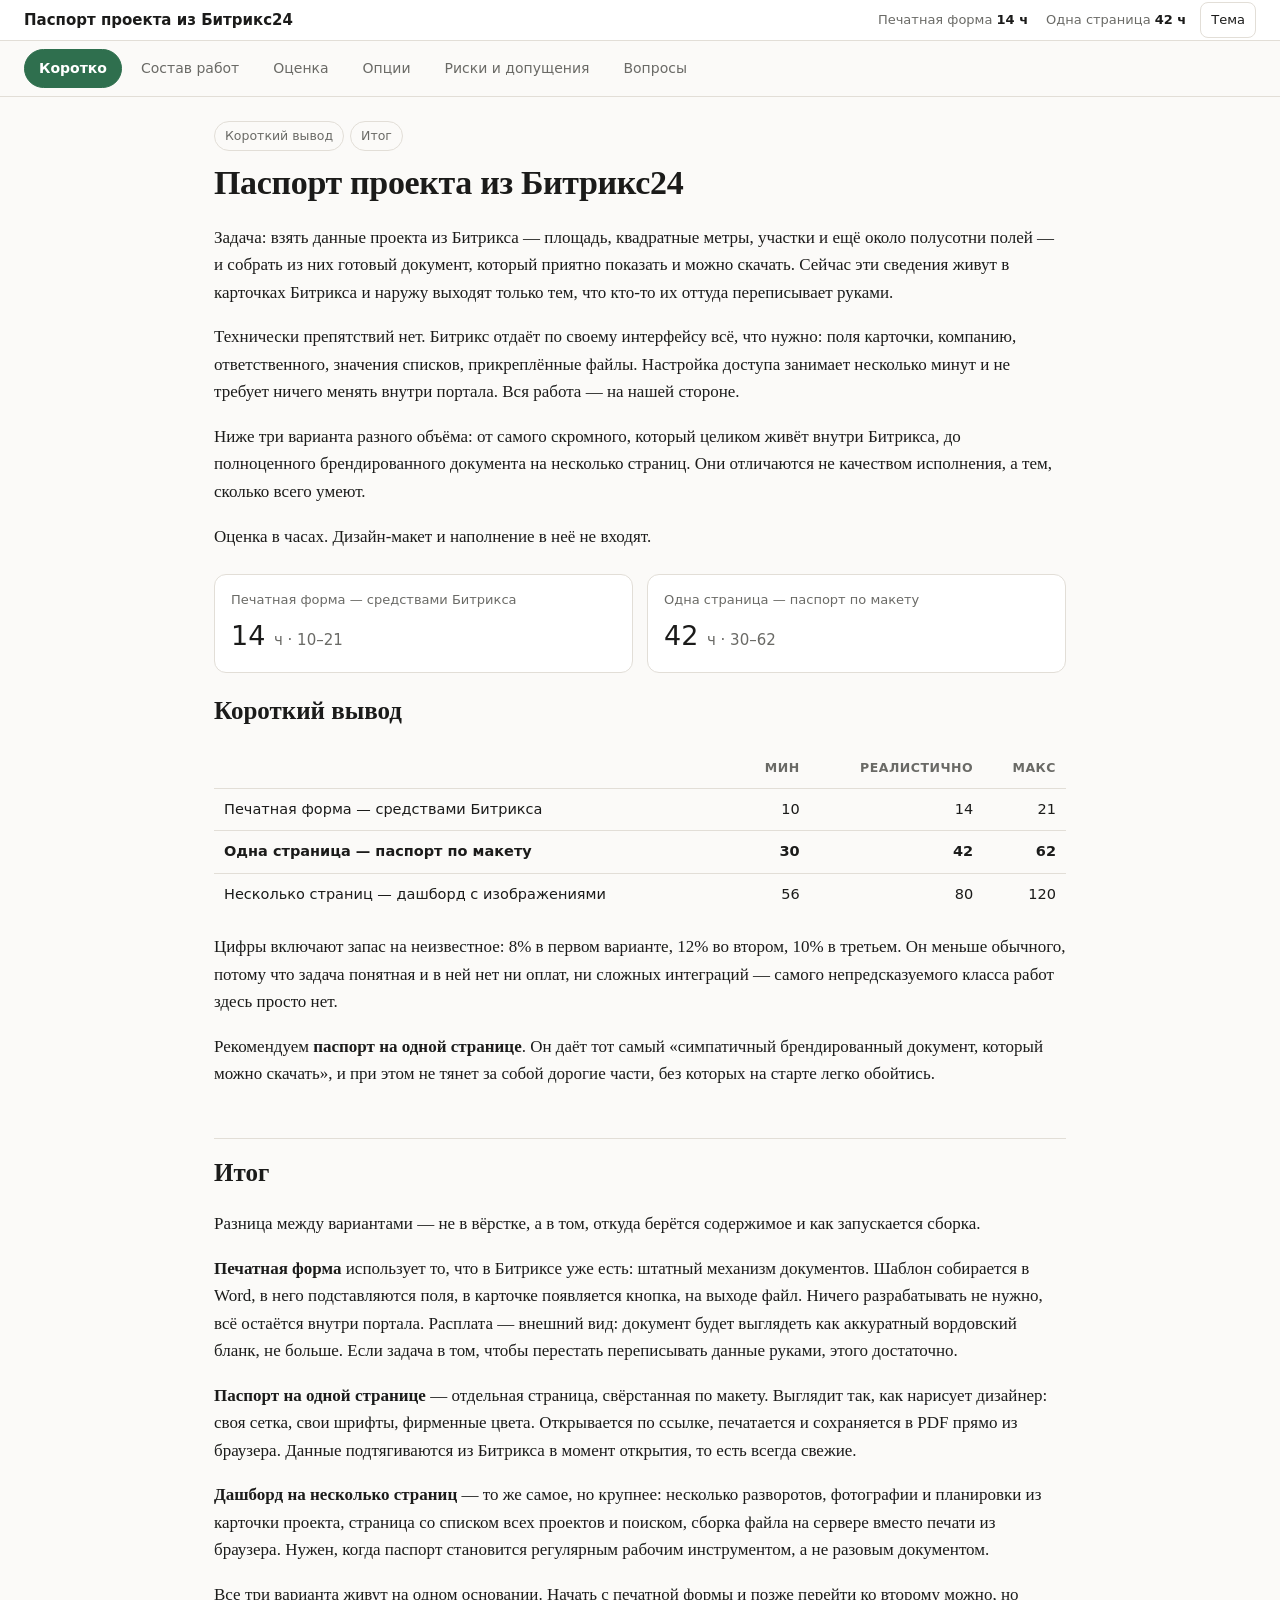
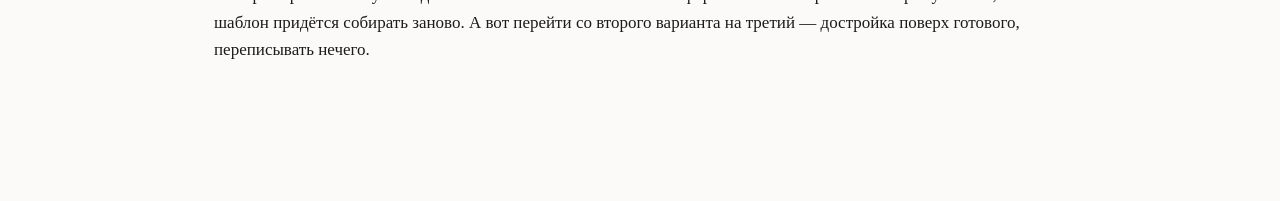
==== bitrix-passport/index.html @ 8d0b1d2e "docs: страница оценки — паспорт проекта из Битрикс24" ====
<!DOCTYPE html>
<html lang="ru" data-theme="">
<head>
<meta charset="utf-8">
<meta name="viewport" content="width=device-width, initial-scale=1">
<meta name="robots" content="noindex, nofollow">
<title>Паспорт проекта из Битрикс24</title>
<meta name="description" content="Состав работ, оценка в часах, допущения и вопросы.">
<meta property="og:title" content="Паспорт проекта из Битрикс24">
<meta property="og:description" content="Состав работ, оценка в часах, допущения и вопросы.">
<meta property="og:type" content="article">
<script>document.documentElement.classList.add("js")</script>
<link rel="stylesheet" href="../assets/estimate.css">
</head>
<body>
<header class="topbar">
  <span class="name">Паспорт проекта из Битрикс24</span>
  <span class="nums"><span>Печатная форма <b>14 ч</b></span><span>Одна страница <b>42 ч</b></span></span>
  <button class="theme-btn" type="button">Тема</button>
</header>
<div class="tabs" role="tablist"><button type="button" role="tab" data-tab="Коротко">Коротко</button><button type="button" role="tab" data-tab="Состав работ">Состав работ</button><button type="button" role="tab" data-tab="Оценка">Оценка</button><button type="button" role="tab" data-tab="Опции">Опции</button><button type="button" role="tab" data-tab="Риски и допущения">Риски и допущения</button><button type="button" role="tab" data-tab="Вопросы">Вопросы</button></div>
<div class="wrap"><p class="nojs-note">Этот просмотрщик не выполняет скрипты, поэтому разделы показаны подряд одной страницей. Чтобы получить вкладки, откройте страницу в браузере.</p><section class="panel" role="tabpanel" data-tab="Коротко"><div class="jump"><a href="#короткий-вывод">Короткий вывод</a><a href="#итог">Итог</a></div><h1 id="паспорт-проекта-из-битрикс24">Паспорт проекта из Битрикс24</h1>
<p>Задача: взять данные проекта из Битрикса — площадь, квадратные метры,
участки и ещё около полусотни полей — и собрать из них готовый документ,
который приятно показать и можно скачать. Сейчас эти сведения живут в
карточках Битрикса и наружу выходят только тем, что кто-то их оттуда
переписывает руками.</p>
<p>Технически препятствий нет. Битрикс отдаёт по своему интерфейсу всё,
что нужно: поля карточки, компанию, ответственного, значения списков,
прикреплённые файлы. Настройка доступа занимает несколько минут и не
требует ничего менять внутри портала. Вся работа — на нашей стороне.</p>
<p>Ниже три варианта разного объёма: от самого скромного, который
целиком живёт внутри Битрикса, до полноценного брендированного документа
на несколько страниц. Они отличаются не качеством исполнения, а тем,
сколько всего умеют.</p>
<p>Оценка в часах. Дизайн-макет и наполнение в неё не входят.</p>
<div class="totals"><div class="card"><div class="label">Печатная форма — средствами Битрикса</div><div class="value">14 <small>ч · 10–21</small></div></div><div class="card"><div class="label">Одна страница — паспорт по макету</div><div class="value">42 <small>ч · 30–62</small></div></div></div><h2 id="короткий-вывод">Короткий вывод</h2>
<table>
<thead>
<tr>
<th></th>
<th style="text-align: right;">Мин</th>
<th style="text-align: right;">Реалистично</th>
<th style="text-align: right;">Макс</th>
</tr>
</thead>
<tbody>
<tr>
<td>Печатная форма — средствами Битрикса</td>
<td style="text-align: right;">10</td>
<td style="text-align: right;">14</td>
<td style="text-align: right;">21</td>
</tr>
<tr>
<td><strong>Одна страница — паспорт по макету</strong></td>
<td style="text-align: right;"><strong>30</strong></td>
<td style="text-align: right;"><strong>42</strong></td>
<td style="text-align: right;"><strong>62</strong></td>
</tr>
<tr>
<td>Несколько страниц — дашборд с изображениями</td>
<td style="text-align: right;">56</td>
<td style="text-align: right;">80</td>
<td style="text-align: right;">120</td>
</tr>
</tbody>
</table>
<p>Цифры включают запас на неизвестное: 8% в первом варианте, 12% во
втором, 10% в третьем. Он меньше обычного, потому что задача понятная и
в ней нет ни оплат, ни сложных интеграций — самого непредсказуемого
класса работ здесь просто нет.</p>
<p>Рекомендуем <strong>паспорт на одной странице</strong>. Он даёт тот
самый «симпатичный брендированный документ, который можно скачать», и
при этом не тянет за собой дорогие части, без которых на старте легко
обойтись.</p>
<h2 id="итог">Итог</h2>
<p>Разница между вариантами — не в вёрстке, а в том, откуда берётся
содержимое и как запускается сборка.</p>
<p><strong>Печатная форма</strong> использует то, что в Битриксе уже
есть: штатный механизм документов. Шаблон собирается в Word, в него
подставляются поля, в карточке появляется кнопка, на выходе файл. Ничего
разрабатывать не нужно, всё остаётся внутри портала. Расплата — внешний
вид: документ будет выглядеть как аккуратный вордовский бланк, не
больше. Если задача в том, чтобы перестать переписывать данные руками,
этого достаточно.</p>
<p><strong>Паспорт на одной странице</strong> — отдельная страница,
свёрстанная по макету. Выглядит так, как нарисует дизайнер: своя сетка,
свои шрифты, фирменные цвета. Открывается по ссылке, печатается и
сохраняется в PDF прямо из браузера. Данные подтягиваются из Битрикса в
момент открытия, то есть всегда свежие.</p>
<p><strong>Дашборд на несколько страниц</strong> — то же самое, но
крупнее: несколько разворотов, фотографии и планировки из карточки
проекта, страница со списком всех проектов и поиском, сборка файла на
сервере вместо печати из браузера. Нужен, когда паспорт становится
регулярным рабочим инструментом, а не разовым документом.</p>
<p>Все три варианта живут на одном основании. Начать с печатной формы и
позже перейти ко второму можно, но шаблон придётся собирать заново. А
вот перейти со второго варианта на третий — достройка поверх готового,
переписывать нечего.</p>
</section><section class="panel" role="tabpanel" data-tab="Состав работ"><div class="jump"><a href="#что-входит-в-работу">Что входит в работу</a><a href="#что-не-входит">Что НЕ входит</a></div><h2 id="что-входит-в-работу">Что входит в работу</h2>
<p>Во всех вариантах:</p>
<ul>
<li>разбор полей карточки проекта и карта соответствий: какое поле куда
попадает в документе;</li>
<li>настройка доступа к данным Битрикса, разбор структуры
смарт-процессов;</li>
<li>аккуратная обработка пустых значений, единиц измерения и форматов
дат;</li>
<li>проверка на реальных проектах из базы, а не на выдуманном
примере;</li>
<li>инструкция: как поменять шаблон и как добавить в него новое
поле.</li>
</ul>
<p>Дополнительно во втором и третьем вариантах:</p>
<ul>
<li>вёрстка по макету с корректным поведением при печати: поля, разрывы
страниц, колонтитулы;</li>
<li>размещение на сервере и закрытие доступа, чтобы документ не
открывался посторонним.</li>
</ul>
<p>Дополнительно в третьем варианте:</p>
<ul>
<li>выгрузка фотографий, рендеров и планировок из карточки, подготовка
их к печати;</li>
<li>сборка файла на сервере, очередь обработки;</li>
<li>страница со списком проектов и поиском;</li>
<li>автоматические проверки, чтобы правка одного поля не ломала
остальные.</li>
</ul>
<h2 id="что-не-входит">Что НЕ входит</h2>
<ul>
<li>Дизайн-макет паспорта. Нужен готовый макет либо брендбук, по
которому его собрать.</li>
<li>Наполнение Битрикса. Работаем с теми данными, которые в нём уже
есть.</li>
<li>Приведение полей в порядок. Если одно и то же записано в разных
карточках по-разному, документ это покажет. Чистка данных — отдельная
работа.</li>
<li>Изменение структуры самого Битрикса: новые поля, стадии,
бизнес-процессы.</li>
</ul>
</section><section class="panel" role="tabpanel" data-tab="Оценка"><div class="jump"><a href="#оценка-по-этапам">Оценка по этапам</a><a href="#альтернативные-сценарии">Альтернативные сценарии</a></div><h2 id="оценка-по-этапам">Оценка по этапам</h2>
<p>Разбивка приведена для рекомендованного варианта — паспорта на одной
странице.</p>
<h3 id="1-проектирование-и-карта-полей">1. Проектирование и карта
полей</h3>
<table>
<thead>
<tr>
<th style="text-align: right;">Мин</th>
<th style="text-align: right;">Реалистично</th>
<th style="text-align: right;">Макс</th>
</tr>
</thead>
<tbody>
<tr>
<td style="text-align: right;">3 ч</td>
<td style="text-align: right;">4 ч</td>
<td style="text-align: right;">6 ч</td>
</tr>
</tbody>
</table>
<p><strong>Что входит:</strong></p>
<ul>
<li>разбор выгрузки полей карточки проекта;</li>
<li>карта соответствий: какое поле в какое место документа
попадает;</li>
<li>решение, что делать с пустыми и неоднозначными значениями.</li>
</ul>
<p><strong>По минимуму:</strong> полей действительно около полусотни и
они заполнены ровно. <strong>По максимуму:</strong> полей больше, часть
дублируется, часть заполнена по-разному в разных карточках.</p>
<h3 id="2-доступ-к-битриксу-и-разбор-структуры">2. Доступ к Битриксу и
разбор структуры</h3>
<table>
<thead>
<tr>
<th style="text-align: right;">Мин</th>
<th style="text-align: right;">Реалистично</th>
<th style="text-align: right;">Макс</th>
</tr>
</thead>
<tbody>
<tr>
<td style="text-align: right;">2 ч</td>
<td style="text-align: right;">3 ч</td>
<td style="text-align: right;">5 ч</td>
</tr>
</tbody>
</table>
<p><strong>Что входит:</strong></p>
<ul>
<li>настройка доступа к данным портала;</li>
<li>разбор, где именно лежат проекты: в сделках или в
смарт-процессе;</li>
<li>подтягивание справочников, компании и ответственного.</li>
</ul>
<p><strong>По минимуму:</strong> проекты лежат в одном месте, доступ
выдают сразу. <strong>По максимуму:</strong> данные разнесены по
нескольким разделам и их приходится собирать.</p>
<h3 id="3-перенос-полей-в-документ">3. Перенос полей в документ</h3>
<table>
<thead>
<tr>
<th style="text-align: right;">Мин</th>
<th style="text-align: right;">Реалистично</th>
<th style="text-align: right;">Макс</th>
</tr>
</thead>
<tbody>
<tr>
<td style="text-align: right;">5 ч</td>
<td style="text-align: right;">7 ч</td>
<td style="text-align: right;">11 ч</td>
</tr>
</tbody>
</table>
<p><strong>Что входит:</strong></p>
<ul>
<li>выборка данных по конкретному проекту;</li>
<li>приведение значений к виду для печати: единицы измерения, форматы
дат, списки;</li>
<li>поведение документа, когда часть полей пустая.</li>
</ul>
<p><strong>По минимуму:</strong> значения приходят готовыми к показу.
<strong>По максимуму:</strong> много полей-списков и числовых значений,
требующих приведения.</p>
<h3 id="4-вёрстка-паспорта-под-печать">4. Вёрстка паспорта под
печать</h3>
<table>
<thead>
<tr>
<th style="text-align: right;">Мин</th>
<th style="text-align: right;">Реалистично</th>
<th style="text-align: right;">Макс</th>
</tr>
</thead>
<tbody>
<tr>
<td style="text-align: right;">6 ч</td>
<td style="text-align: right;">8 ч</td>
<td style="text-align: right;">12 ч</td>
</tr>
</tbody>
</table>
<p><strong>Что входит:</strong></p>
<ul>
<li>вёрстка страницы по макету;</li>
<li>корректное поведение при печати: поля, разрывы, колонтитулы,
шрифты;</li>
<li>проверка, что документ не разъезжается при разном объёме
данных.</li>
</ul>
<p><strong>По минимуму:</strong> макет простой, одна колонка, немного
таблиц. <strong>По максимуму:</strong> плотная сетка, большие таблицы,
изображения на разворот.</p>
<h3 id="5-закрытие-доступа-к-ссылке">5. Закрытие доступа к ссылке</h3>
<table>
<thead>
<tr>
<th style="text-align: right;">Мин</th>
<th style="text-align: right;">Реалистично</th>
<th style="text-align: right;">Макс</th>
</tr>
</thead>
<tbody>
<tr>
<td style="text-align: right;">1 ч</td>
<td style="text-align: right;">2 ч</td>
<td style="text-align: right;">3 ч</td>
</tr>
</tbody>
</table>
<p><strong>Что входит:</strong></p>
<ul>
<li>ссылка на паспорт недоступна тем, кому не предназначена;</li>
<li>проверка, какие поля попадают в документ, который уходит
наружу.</li>
</ul>
<h3 id="6-размещение-на-сервере">6. Размещение на сервере</h3>
<table>
<thead>
<tr>
<th style="text-align: right;">Мин</th>
<th style="text-align: right;">Реалистично</th>
<th style="text-align: right;">Макс</th>
</tr>
</thead>
<tbody>
<tr>
<td style="text-align: right;">2 ч</td>
<td style="text-align: right;">3 ч</td>
<td style="text-align: right;">4 ч</td>
</tr>
</tbody>
</table>
<p><strong>Что входит:</strong></p>
<ul>
<li>размещение, домен, журнал обращений;</li>
<li>проверка на рабочем окружении.</li>
</ul>
<h3 id="7-согласование-макета-и-созвоны">7. Согласование макета и
созвоны</h3>
<table>
<thead>
<tr>
<th style="text-align: right;">Мин</th>
<th style="text-align: right;">Реалистично</th>
<th style="text-align: right;">Макс</th>
</tr>
</thead>
<tbody>
<tr>
<td style="text-align: right;">4 ч</td>
<td style="text-align: right;">6 ч</td>
<td style="text-align: right;">9 ч</td>
</tr>
</tbody>
</table>
<p><strong>Что входит:</strong></p>
<ul>
<li>приёмка макета у дизайнера, уточнения по составу полей;</li>
<li>созвоны и переписка по ходу работы.</li>
</ul>
<p><strong>По максимуму:</strong> макет приходит в несколько заходов и
меняется по ходу.</p>
<h3 id="8-передача-и-инструкция">8. Передача и инструкция</h3>
<table>
<thead>
<tr>
<th style="text-align: right;">Мин</th>
<th style="text-align: right;">Реалистично</th>
<th style="text-align: right;">Макс</th>
</tr>
</thead>
<tbody>
<tr>
<td style="text-align: right;">4 ч</td>
<td style="text-align: right;">5 ч</td>
<td style="text-align: right;">7 ч</td>
</tr>
</tbody>
</table>
<p><strong>Что входит:</strong></p>
<ul>
<li>инструкция: как поменять шаблон, как добавить в документ новое
поле;</li>
<li>передача доступов, короткая встреча с тем, кто будет этим
пользоваться.</li>
</ul>
<h3 id="свод">Свод</h3>
<table>
<thead>
<tr>
<th></th>
<th style="text-align: right;">Мин</th>
<th style="text-align: right;">Реалистично</th>
<th style="text-align: right;">Макс</th>
</tr>
</thead>
<tbody>
<tr>
<td>Подытог по этапам</td>
<td style="text-align: right;">27</td>
<td style="text-align: right;">38</td>
<td style="text-align: right;">57</td>
</tr>
<tr>
<td>Запас на неизвестное, 12%</td>
<td style="text-align: right;">3</td>
<td style="text-align: right;">4</td>
<td style="text-align: right;">5</td>
</tr>
<tr>
<td><strong>Итого</strong></td>
<td style="text-align: right;"><strong>30</strong></td>
<td style="text-align: right;"><strong>42</strong></td>
<td style="text-align: right;"><strong>62</strong></td>
</tr>
</tbody>
</table>
<h2 id="альтернативные-сценарии">Альтернативные сценарии</h2>
<h3 id="печатная-форма-средствами-битрикса-10-14-21-ч">Печатная форма
средствами Битрикса — 10 / 14 / 21 ч</h3>
<p>Шаблон собирается в Word, поля подставляются штатным механизмом
документов, кнопка появляется в карточке проекта. Разработки нет, всё
внутри портала, сопровождать может ваш же администратор.</p>
<p>Чем платим: внешним видом. Это аккуратный бланк, а не брендированный
документ. Фотографии и планировки вставляются ограниченно, сложная
вёрстка недоступна.</p>
<p>Когда брать: если главная боль — ручное переписывание данных, а не
внешний вид.</p>
<h3 id="дашборд-на-несколько-страниц-56-80-120-ч">Дашборд на
несколько страниц — 56 / 80 / 120 ч</h3>
<p>Полный вариант: несколько разворотов, изображения из карточки
проекта, страница со списком всех проектов и поиском, сборка файла на
сервере, автоматические проверки.</p>
<p>Когда брать: если паспорт формируют регулярно и разные люди, а
документ уходит заказчикам и партнёрам как представительский
материал.</p>
</section><section class="panel" role="tabpanel" data-tab="Опции"><h2 id="опции-сверху">Опции сверху</h2>
<p>Берутся отдельно и по необходимости, к любому из вариантов.</p>
<table>
<thead>
<tr>
<th>Опция</th>
<th style="text-align: right;">Мин</th>
<th style="text-align: right;">Реалистично</th>
<th style="text-align: right;">Макс</th>
</tr>
</thead>
<tbody>
<tr>
<td>Второй вид паспорта под другой тип проектов</td>
<td style="text-align: right;">7</td>
<td style="text-align: right;">10</td>
<td style="text-align: right;">15</td>
</tr>
<tr>
<td>Кнопка «Сформировать» внутри карточки Битрикса</td>
<td style="text-align: right;">6</td>
<td style="text-align: right;">9</td>
<td style="text-align: right;">14</td>
</tr>
<tr>
<td>Автоматическая сборка при переходе на стадию</td>
<td style="text-align: right;">4</td>
<td style="text-align: right;">6</td>
<td style="text-align: right;">9</td>
</tr>
<tr>
<td>Изображения из карточки, если берём второй вариант</td>
<td style="text-align: right;">4</td>
<td style="text-align: right;">6</td>
<td style="text-align: right;">9</td>
</tr>
<tr>
<td>Дизайн-макет на нашей стороне</td>
<td style="text-align: right;">10</td>
<td style="text-align: right;">16</td>
<td style="text-align: right;">24</td>
</tr>
</tbody>
</table>
<p>Опции сверху — суммарно 31 / 47 / 71 часов.</p>
</section><section class="panel" role="tabpanel" data-tab="Риски и допущения"><div class="jump"><a href="#подводные-камни">Подводные камни</a><a href="#допущения">Допущения</a></div><h2 id="подводные-камни">Подводные камни</h2>
<p><strong>Откуда берутся изображения.</strong> Это главное, что влияет
на срок. Если фотографии, рендеры и планировки прикреплены к карточке
проекта, они подтянутся сами. Если их каждый раз ищут по папкам на
диске, паспорт перестаёт быть кнопкой и остаётся ручной работой — и
тогда это другая задача с другой оценкой.</p>
<p><strong>Состояние данных.</strong> Полсотни полей заполняют живые
люди на протяжении месяцев. Где-то площадь записана числом, где-то
строкой с единицами; где-то поле пустое, где-то в нём прочерк. Документ
показывает данные как есть и делает их беспорядок заметным. Это не
недостаток документа, но к этому стоит быть готовыми.</p>
<p><strong>Полей может оказаться больше.</strong> «Условно пятьдесят» —
это оценка на слух. Пока не увидим выгрузку полей, объём третьего и
четвёртого этапов может сдвинуться в обе стороны.</p>
<p><strong>Паспорт уходит наружу.</strong> Если документ отправляют
заказчикам и партнёрам, нужно заранее решить, какие поля в него
попадают. Не всё, что хранится в карточке для внутреннего пользования,
стоит показывать клиенту.</p>
<h2 id="допущения">Допущения</h2>
<ul>
<li>Проекты хранятся в Битриксе в одном месте — в сделках либо в одном
смарт-процессе.</li>
<li>Доступ к данным портала на чтение выдаётся на старте работы.</li>
<li>Дизайн-макет паспорта предоставляется заказчиком. Если макета не
будет, это отдельная опция.</li>
<li>Один вид паспорта на все типы проектов. Каждый следующий вид —
отдельная опция.</li>
<li>Печать и сохранение в PDF во втором варианте выполняются средствами
браузера. Сборка файла на сервере входит только в третий вариант.</li>
</ul>
</section><section class="panel" role="tabpanel" data-tab="Вопросы"><h2 id="вопросы-заказчику">Вопросы заказчику</h2>
<p>От ответов зависит выбор варианта и точность оценки.</p>
<ol type="1">
<li>Паспорт — печатный документ формата А4, страница на экране с кнопкой
«скачать» или и то, и другое?</li>
<li>Где в Битриксе лежит информация о проектах — в сделках или в
смарт-процессе? Если можно, пришлите скриншот карточки одного проекта со
списком полей.</li>
<li>Фотографии, рендеры и планировки прикреплены к карточке проекта или
подбираются руками?</li>
<li>Шаблон один на все проекты или их несколько?</li>
<li>Откуда сотрудник запускает формирование: из карточки Битрикса, с
отдельного адреса или не запускает вовсе — документ появляется сам при
переходе на стадию?</li>
<li>Готовый паспорт остаётся внутри компании или уходит заказчикам и
партнёрам?</li>
<li>Битрикс облачный или стоит на вашем сервере, и кто сможет выдать
доступ на чтение?</li>
<li>Сколько проектов в базе и как часто формируется паспорт?</li>
<li>Что ещё ожидаете увидеть в паспорте: графики, карта участка, таблица
сроков, логотипы партнёров, QR-код, сравнение нескольких проектов
рядом?</li>
</ol>
</section></div>
<script>
const root = document.documentElement;
try { const s = localStorage.getItem('theme'); if (s) root.dataset.theme = s; } catch (e) {}
document.querySelector('.theme-btn').addEventListener('click', () => {
  const dark = getComputedStyle(root).getPropertyValue('--bg').trim().startsWith('#14');
  root.dataset.theme = dark ? 'light' : 'dark';
  try { localStorage.setItem('theme', root.dataset.theme); } catch (e) {}
});

const tabs = [...document.querySelectorAll('.tabs button')];
const panels = [...document.querySelectorAll('.panel')];
function show(name, push) {
  tabs.forEach(b => b.setAttribute('aria-selected', String(b.dataset.tab === name)));
  panels.forEach(p => p.classList.toggle('active', p.dataset.tab === name));
  if (push) history.replaceState(null, '', '#' + encodeURIComponent(name));
  window.scrollTo({ top: 0 });
}
tabs.forEach(b => b.addEventListener('click', () => show(b.dataset.tab, true)));
const fromHash = decodeURIComponent(location.hash.slice(1));
const target = document.getElementById(fromHash);
show(tabs.some(b => b.dataset.tab === fromHash) ? fromHash
   : (target && target.closest('.panel')) ? target.closest('.panel').dataset.tab
   : tabs[0].dataset.tab, false);
if (target) target.scrollIntoView();
window.showTab = name => show(name, true);

document.addEventListener('click', e => {
  const a = e.target.closest('a[href^="#"]');
  if (!a) return;
  const id = decodeURIComponent(a.getAttribute('href').slice(1));
  const target = document.getElementById(id);
  if (!target) return;
  e.preventDefault();
  const panel = target.closest('.panel');
  if (panel && !panel.classList.contains('active') && window.showTab) window.showTab(panel.dataset.tab);
  target.scrollIntoView({ behavior: 'smooth', block: 'start' });
  try { history.replaceState(null, '', '#' + encodeURIComponent(id)); } catch (err) {}
});
</script>
</body>
</html>
---- assets/estimate.css ----
:root {
  --bg: #fbfaf8; --card: #ffffff; --text: #1b1b1a; --muted: #6a6a66;
  --line: #e2ded7; --accent: #2f6f4e; --accent-soft: #eaf2ed; --mark: #b4531f;
  --measure: 74ch; --h-top: 41px; --h-tabs: 36px; --h-jump: 34px;
}
@media (prefers-color-scheme: dark) {
  :root:not([data-theme="light"]) {
    --bg: #14150f; --card: #1b1c16; --text: #e9e7df; --muted: #9b998f;
    --line: #2f3128; --accent: #7fba95; --accent-soft: #1f2a22; --mark: #e0a06a;
  }
}
:root[data-theme="dark"] {
  --bg: #14150f; --card: #1b1c16; --text: #e9e7df; --muted: #9b998f;
  --line: #2f3128; --accent: #7fba95; --accent-soft: #1f2a22; --mark: #e0a06a;
}
* { box-sizing: border-box; }
body { margin: 0; background: var(--bg); color: var(--text);
  font: 17px/1.62 ui-serif, Georgia, "Times New Roman", serif; -webkit-text-size-adjust: 100%; }
.sans, .topbar, table, .toc, .tabs, .panel-head, .stage-table, button, input, select { font-family: ui-sans-serif, system-ui, -apple-system, "Segoe UI", sans-serif; }
.topbar { position: sticky; top: 0; z-index: 30; display: flex; gap: 14px; align-items: center; height: var(--h-top);
  padding: 0 24px; background: var(--card); border-bottom: 1px solid var(--line); }
.topbar .name { font-weight: 600; font-size: 15px; }
.topbar .nums { margin-left: auto; display: flex; gap: 18px; font-size: 13px; color: var(--muted); }
.topbar .nums b { color: var(--text); font-variant-numeric: tabular-nums; }
button { font: inherit; font-size: 13px; padding: 6px 10px; border-radius: 8px; cursor: pointer;
  border: 1px solid var(--line); background: transparent; color: var(--text); }
button:hover { background: var(--accent-soft); }
h1 { font-size: 34px; line-height: 1.2; margin: 12px 0 20px; letter-spacing: -0.01em; }
h2 { font-size: 25px; margin: 50px 0 14px; padding-top: 14px; border-top: 1px solid var(--line); scroll-margin-top: 70px; }
h3 { font-size: 19px; margin: 30px 0 10px; scroll-margin-top: 70px; }
a { color: var(--accent); }
hr { display: none; }
table { width: 100%; border-collapse: collapse; margin: 18px 0; font-size: 14.5px; }
th, td { border-bottom: 1px solid var(--line); padding: 9px 10px; text-align: left; vertical-align: top; }
th { color: var(--muted); font-weight: 600; font-size: 12.5px; text-transform: uppercase; letter-spacing: 0.04em; }
td:not(:first-child), th:not(:first-child) { font-variant-numeric: tabular-nums; }
tbody tr:last-child td { border-bottom: none; }
blockquote { margin: 20px 0; padding: 14px 18px; background: var(--card); border: 1px solid var(--line); border-radius: 10px; }
blockquote.callout { border-left: 3px solid var(--mark); background: var(--accent-soft); }
blockquote p { margin: 0; }
blockquote.callout strong { color: var(--mark); }
code { font-family: ui-monospace, SFMono-Regular, Menlo, monospace; font-size: 0.9em; background: var(--accent-soft); padding: 1px 5px; border-radius: 5px; }
ul, ol { padding-left: 22px; } li { margin: 5px 0; }
.totals { display: grid; grid-template-columns: repeat(auto-fit, minmax(210px, 1fr)); gap: 14px; margin: 24px 0 8px; }
.totals .card { background: var(--card); border: 1px solid var(--line); border-radius: 12px; padding: 14px 16px; font-family: ui-sans-serif, system-ui, sans-serif; }
.totals .card .label { font-size: 13px; color: var(--muted); }
.totals .card .value { font-size: 27px; font-variant-numeric: tabular-nums; margin-top: 4px; }
.totals .card .value small { font-size: 15px; color: var(--muted); }
@media print {
  .topbar, .toc-wrap, .tabs, .controls, .no-print { display: none !important; }
  .panel { display: block !important; }
  body { font-size: 11pt; background: #fff; color: #000; }
  h2 { break-after: avoid; } table, blockquote { break-inside: avoid; }
}

.tabs { position: sticky; top: var(--h-top); z-index: 20; display: flex; gap: 4px; overflow-x: auto;
  padding: 8px 24px; background: var(--bg); border-bottom: 1px solid var(--line); }
.tabs button { white-space: nowrap; border: 1px solid transparent; color: var(--muted); font-size: 14px; padding: 7px 14px; border-radius: 999px; }
.tabs button[aria-selected="true"] { background: var(--accent); border-color: var(--accent); color: #fff; font-weight: 600; }
.wrap { max-width: 900px; margin: 0 auto; padding: 8px 24px 120px; }
.panel { display: block; }
.js .panel { display: none; } .js .panel.active { display: block; animation: fade .18s ease-out; }
.js .panel > .jump { display: flex; }
.nojs-note { display: none; }
html:not(.js) .nojs-note { display: block; margin: 16px 0 0; padding: 10px 14px; border: 1px solid var(--line);
  border-radius: 10px; background: var(--card); color: var(--muted); font-size: 14px;
  font-family: ui-sans-serif, system-ui, sans-serif; }
html:not(.js) .tabs, html:not(.js) .jump { display: none; }
@keyframes fade { from { opacity: 0; transform: translateY(4px); } to { opacity: 1; transform: none; } }
.panel > h2:first-of-type { border-top: none; margin-top: 18px; padding-top: 0; }
.panel h2, .panel h3 { scroll-margin-top: calc(var(--h-top) + 60px); }
.jump { display: flex; flex-wrap: wrap; gap: 6px; margin: 16px 0 0; }
.jump a { font-family: ui-sans-serif, system-ui, sans-serif; font-size: 12.5px; text-decoration: none; color: var(--muted);
  border: 1px solid var(--line); border-radius: 999px; padding: 4px 10px; }
.jump a:hover { color: var(--text); background: var(--accent-soft); }
@media (max-width: 700px) { .wrap { padding: 8px 16px 90px; } .tabs { padding: 8px 12px; } h1 { font-size: 26px; } table { font-size: 13.5px; } }
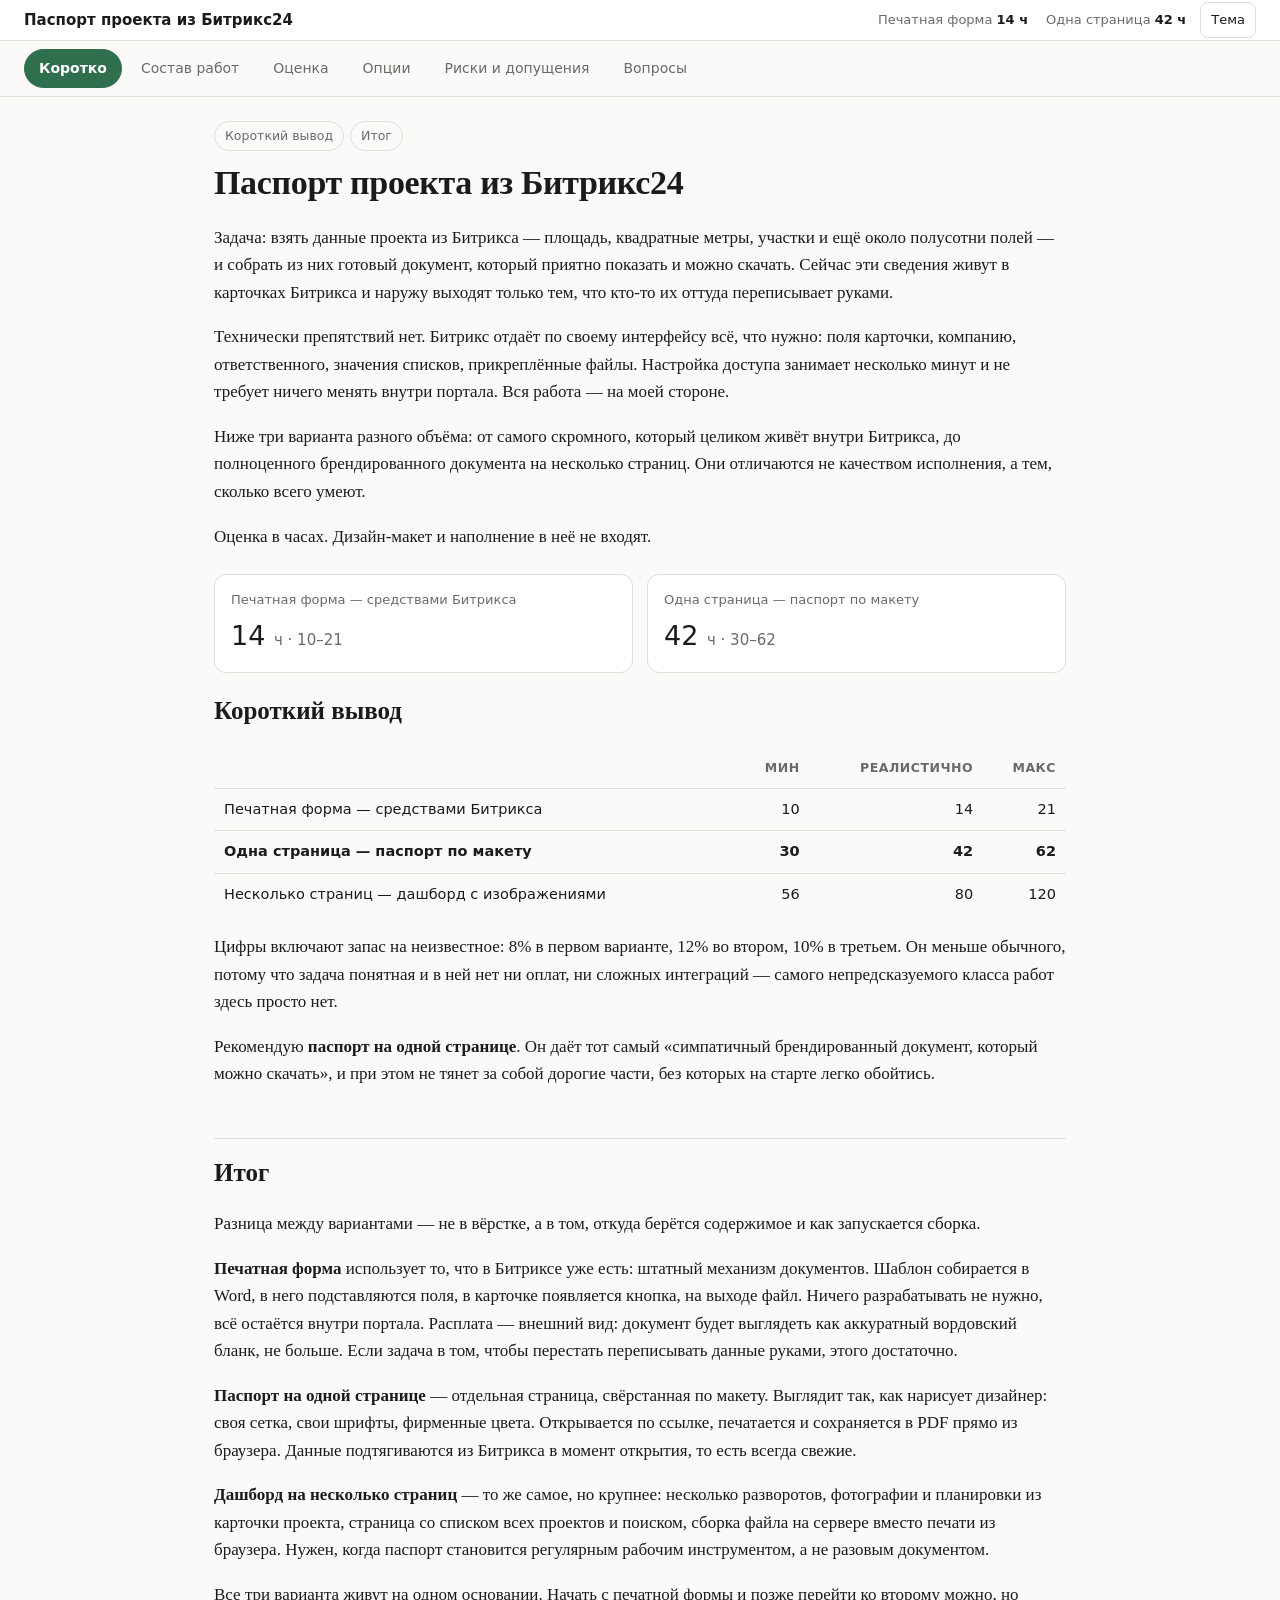
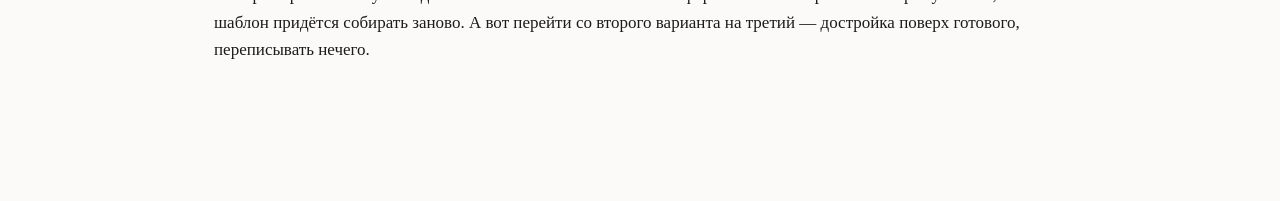
==== commit 51c14aee: "docs: правка формулировок на странице" ====
--- a/bitrix-passport/index.html
+++ b/bitrix-passport/index.html
@@ -28,7 +28,7 @@
 <p>Технически препятствий нет. Битрикс отдаёт по своему интерфейсу всё,
 что нужно: поля карточки, компанию, ответственного, значения списков,
 прикреплённые файлы. Настройка доступа занимает несколько минут и не
-требует ничего менять внутри портала. Вся работа — на нашей стороне.</p>
+требует ничего менять внутри портала. Вся работа — на моей стороне.</p>
 <p>Ниже три варианта разного объёма: от самого скромного, который
 целиком живёт внутри Битрикса, до полноценного брендированного документа
 на несколько страниц. Они отличаются не качеством исполнения, а тем,
@@ -69,7 +69,7 @@
 втором, 10% в третьем. Он меньше обычного, потому что задача понятная и
 в ней нет ни оплат, ни сложных интеграций — самого непредсказуемого
 класса работ здесь просто нет.</p>
-<p>Рекомендуем <strong>паспорт на одной странице</strong>. Он даёт тот
+<p>Рекомендую <strong>паспорт на одной странице</strong>. Он даёт тот
 самый «симпатичный брендированный документ, который можно скачать», и
 при этом не тянет за собой дорогие части, без которых на старте легко
 обойтись.</p>
@@ -131,7 +131,7 @@
 <ul>
 <li>Дизайн-макет паспорта. Нужен готовый макет либо брендбук, по
 которому его собрать.</li>
-<li>Наполнение Битрикса. Работаем с теми данными, которые в нём уже
+<li>Наполнение Битрикса. Работаю с теми данными, которые в нём уже
 есть.</li>
 <li>Приведение полей в порядок. Если одно и то же записано в разных
 карточках по-разному, документ это покажет. Чистка данных — отдельная
@@ -429,13 +429,13 @@
 <td style="text-align: right;">9</td>
 </tr>
 <tr>
-<td>Изображения из карточки, если берём второй вариант</td>
+<td>Изображения из карточки, если выбран второй вариант</td>
 <td style="text-align: right;">4</td>
 <td style="text-align: right;">6</td>
 <td style="text-align: right;">9</td>
 </tr>
 <tr>
-<td>Дизайн-макет на нашей стороне</td>
+<td>Дизайн-макет, если рисую я</td>
 <td style="text-align: right;">10</td>
 <td style="text-align: right;">16</td>
 <td style="text-align: right;">24</td>
@@ -455,7 +455,7 @@
 показывает данные как есть и делает их беспорядок заметным. Это не
 недостаток документа, но к этому стоит быть готовыми.</p>
 <p><strong>Полей может оказаться больше.</strong> «Условно пятьдесят» —
-это оценка на слух. Пока не увидим выгрузку полей, объём третьего и
+это оценка на слух. Пока не увижу выгрузку полей, объём третьего и
 четвёртого этапов может сдвинуться в обе стороны.</p>
 <p><strong>Паспорт уходит наружу.</strong> Если документ отправляют
 заказчикам и партнёрам, нужно заранее решить, какие поля в него
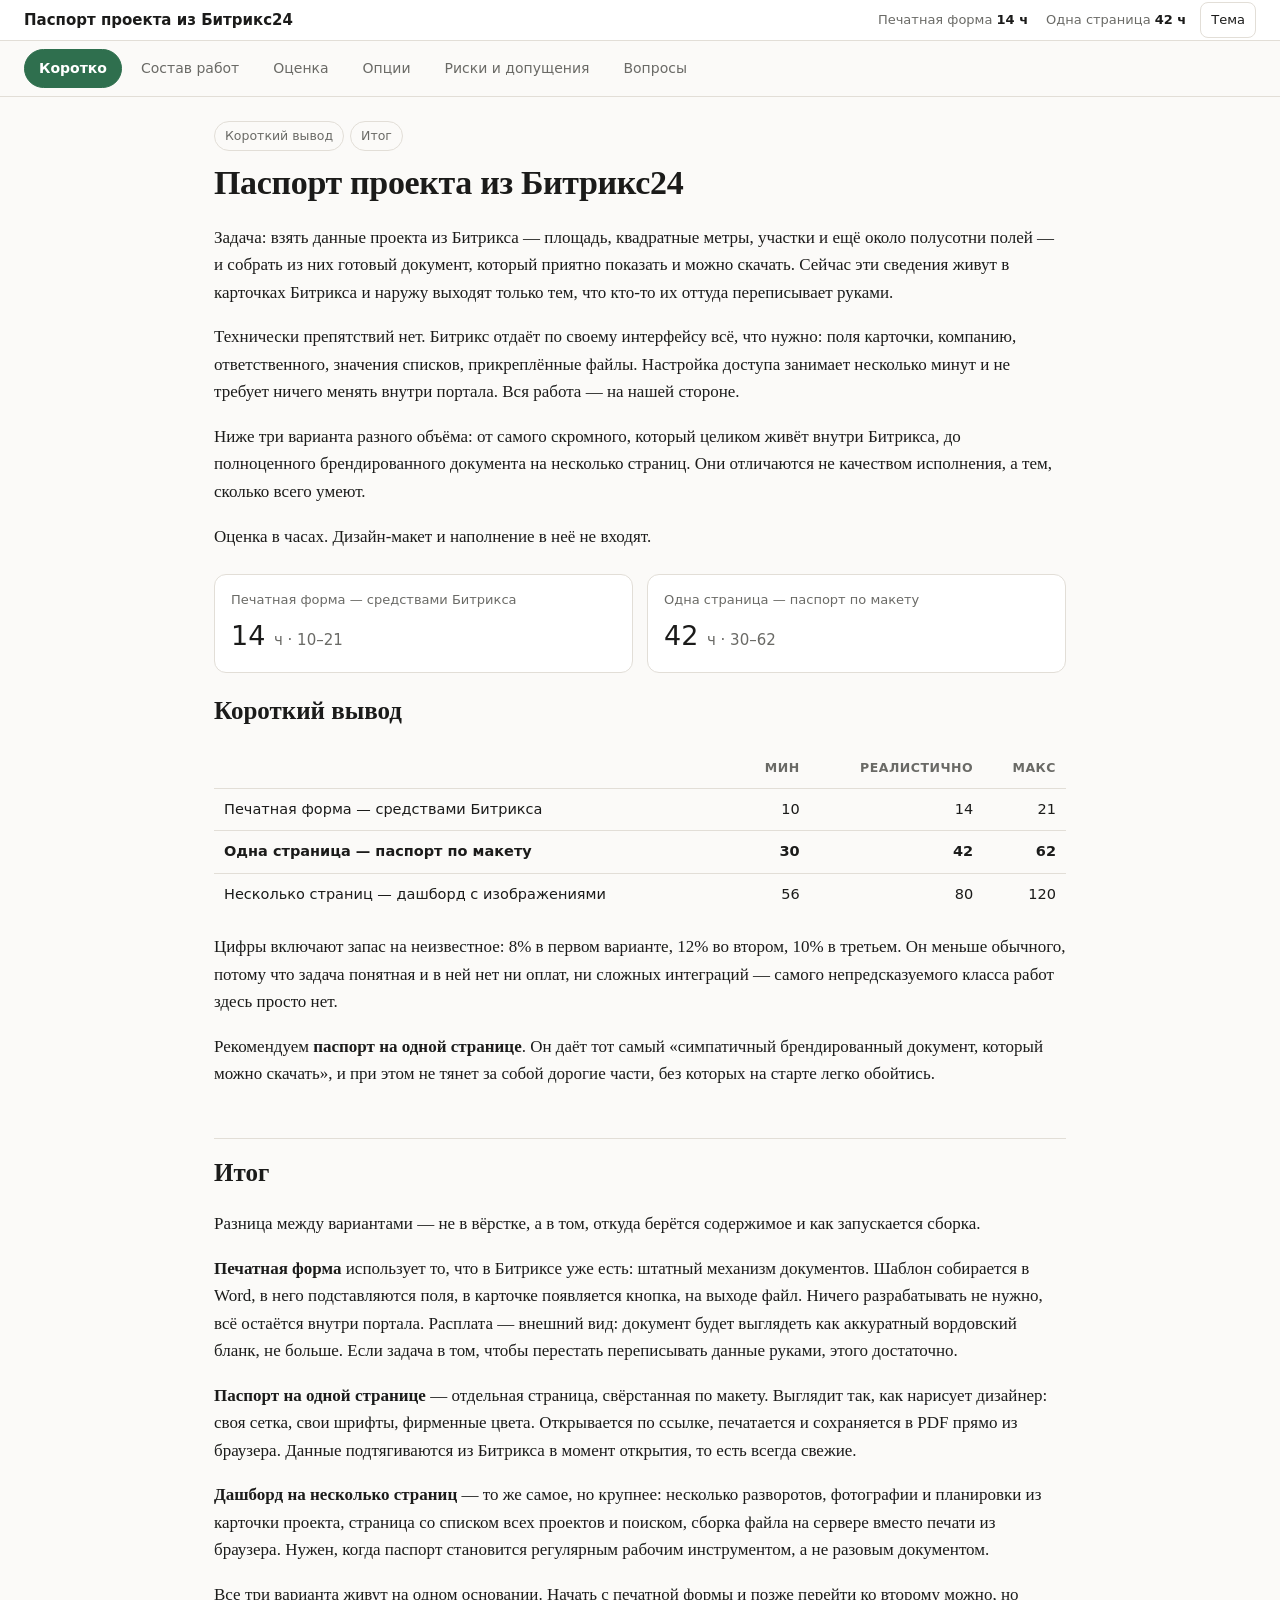
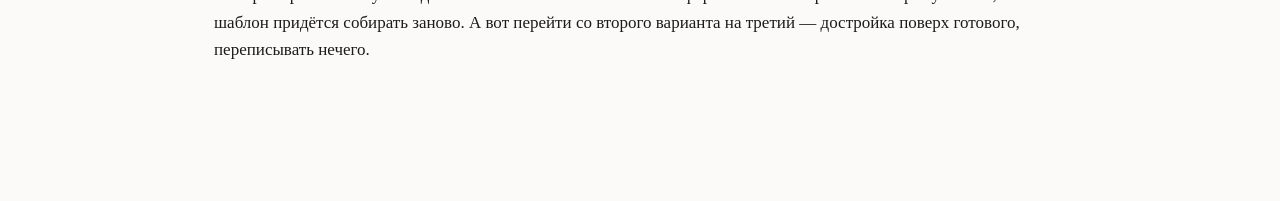
==== commit 678c0ff8: "docs: вернул прежние формулировки" ====
--- a/bitrix-passport/index.html
+++ b/bitrix-passport/index.html
@@ -28,7 +28,7 @@
 <p>Технически препятствий нет. Битрикс отдаёт по своему интерфейсу всё,
 что нужно: поля карточки, компанию, ответственного, значения списков,
 прикреплённые файлы. Настройка доступа занимает несколько минут и не
-требует ничего менять внутри портала. Вся работа — на моей стороне.</p>
+требует ничего менять внутри портала. Вся работа — на нашей стороне.</p>
 <p>Ниже три варианта разного объёма: от самого скромного, который
 целиком живёт внутри Битрикса, до полноценного брендированного документа
 на несколько страниц. Они отличаются не качеством исполнения, а тем,
@@ -69,7 +69,7 @@
 втором, 10% в третьем. Он меньше обычного, потому что задача понятная и
 в ней нет ни оплат, ни сложных интеграций — самого непредсказуемого
 класса работ здесь просто нет.</p>
-<p>Рекомендую <strong>паспорт на одной странице</strong>. Он даёт тот
+<p>Рекомендуем <strong>паспорт на одной странице</strong>. Он даёт тот
 самый «симпатичный брендированный документ, который можно скачать», и
 при этом не тянет за собой дорогие части, без которых на старте легко
 обойтись.</p>
@@ -131,7 +131,7 @@
 <ul>
 <li>Дизайн-макет паспорта. Нужен готовый макет либо брендбук, по
 которому его собрать.</li>
-<li>Наполнение Битрикса. Работаю с теми данными, которые в нём уже
+<li>Наполнение Битрикса. Работаем с теми данными, которые в нём уже
 есть.</li>
 <li>Приведение полей в порядок. Если одно и то же записано в разных
 карточках по-разному, документ это покажет. Чистка данных — отдельная
@@ -429,13 +429,13 @@
 <td style="text-align: right;">9</td>
 </tr>
 <tr>
-<td>Изображения из карточки, если выбран второй вариант</td>
+<td>Изображения из карточки, если берём второй вариант</td>
 <td style="text-align: right;">4</td>
 <td style="text-align: right;">6</td>
 <td style="text-align: right;">9</td>
 </tr>
 <tr>
-<td>Дизайн-макет, если рисую я</td>
+<td>Дизайн-макет на нашей стороне</td>
 <td style="text-align: right;">10</td>
 <td style="text-align: right;">16</td>
 <td style="text-align: right;">24</td>
@@ -455,7 +455,7 @@
 показывает данные как есть и делает их беспорядок заметным. Это не
 недостаток документа, но к этому стоит быть готовыми.</p>
 <p><strong>Полей может оказаться больше.</strong> «Условно пятьдесят» —
-это оценка на слух. Пока не увижу выгрузку полей, объём третьего и
+это оценка на слух. Пока не увидим выгрузку полей, объём третьего и
 четвёртого этапов может сдвинуться в обе стороны.</p>
 <p><strong>Паспорт уходит наружу.</strong> Если документ отправляют
 заказчикам и партнёрам, нужно заранее решить, какие поля в него
